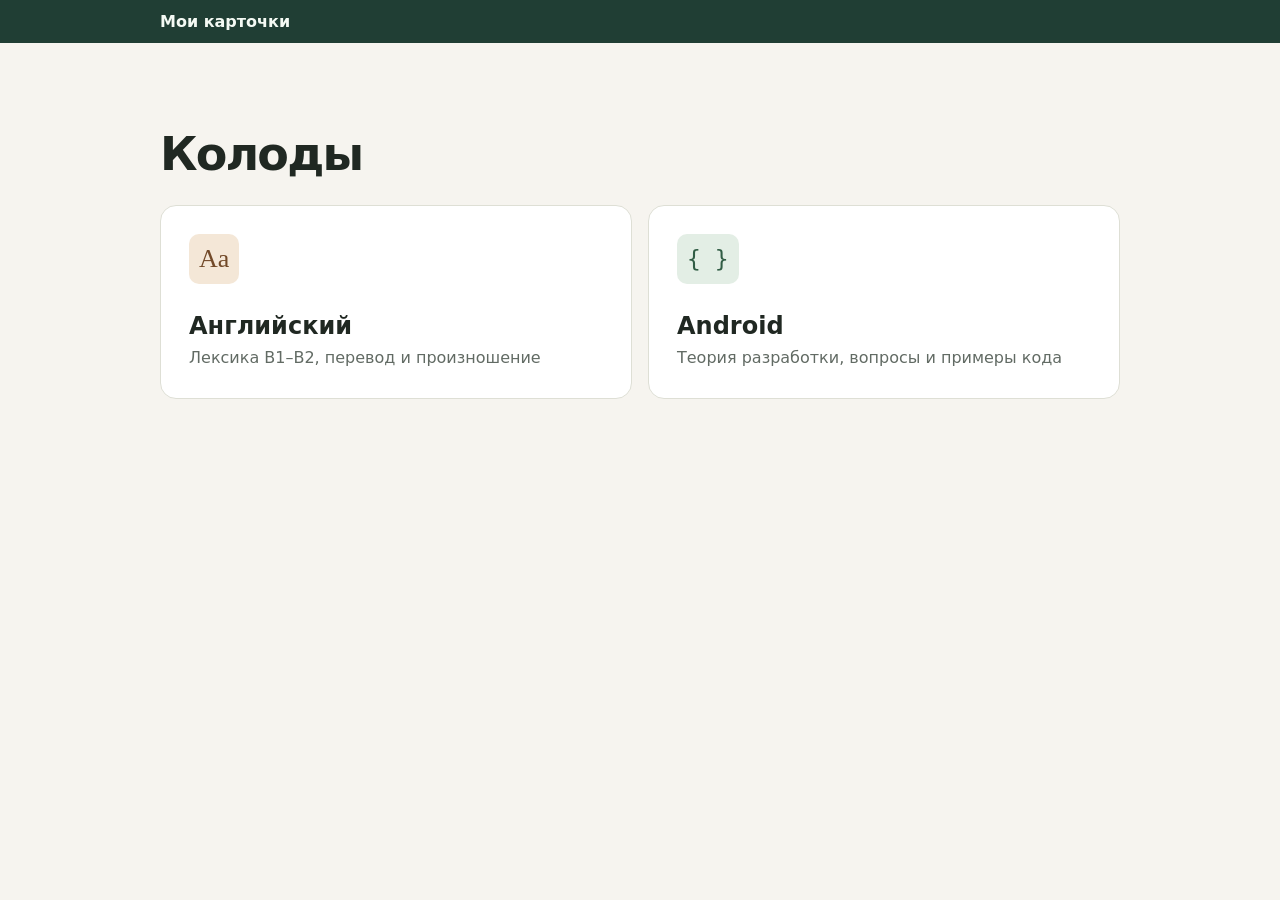
==== index.html @ ec8955c7 "Add English and Android flashcards with Firebase Hosting deployment" ====
<!doctype html>
<html lang="ru">
<head>
  <meta charset="utf-8">
  <meta name="viewport" content="width=device-width, initial-scale=1">
  <title>Мои карточки</title>
  <link rel="stylesheet" href="library.css">
<meta name="theme-color" content="#203e34">
<link rel="manifest" href="app.webmanifest">
<link rel="apple-touch-icon" href="icon-192.png">
<script defer src="register.js"></script>
</head>
<body class="library">
  <div class="library-bar"><span class="library-name">Мои карточки</span></div>
  <main>
    <h1>Колоды</h1>
    <div class="deck-grid">
      <a class="deck-tile" href="eng/flashcards.html">
        <span class="deck-symbol" aria-hidden="true">Aa</span>
        <h2>Английский</h2><p>Лексика B1–B2, перевод и произношение</p>
      </a>
      <a class="deck-tile" href="android/flashcards.html">
        <span class="deck-symbol code" aria-hidden="true">{ }</span>
        <h2>Android</h2><p>Теория разработки, вопросы и примеры кода</p>
      </a>
    </div>
  </main>
</body>
</html>
---- library.css ----
.library {
  --bg: #f6f4ef;
  --card: #fff;
  --ink: #202822;
  --muted: #626b64;
  --line: #dedfd5;
  margin: 0;
  background: var(--bg);
  color: var(--ink);
  font-family: system-ui, "Segoe UI", sans-serif;
}
.library-bar {
  display: flex;
  align-items: center;
  flex-wrap: wrap;
  gap: 12px 28px;
  padding: 12px max(20px, calc((100% - 960px) / 2));
  color: #f4faf4;
  background: #203e34;
}
.library-name { color: inherit; text-decoration: none; font-weight: 700; white-space: nowrap; }
.deck-switch { display: flex; gap: 4px; }
.deck-switch a {
  padding: 6px 12px;
  border-radius: 6px;
  text-decoration: none;
  color: #e2eee7;
  font-size: 14px;
}
.deck-switch a:hover, .deck-switch a[aria-current] { background: #395d50; color: white; }
.deck-switch a[aria-current] { font-weight: 700; }
.library-bar + header { padding-inline: max(20px, calc((100% - 960px) / 2)); }
.library-bar + header nav { flex-wrap: wrap; }
.library main { max-width: 960px; margin: auto; padding: clamp(28px, 7vw, 84px) 20px; }
.library h1 { margin: 0 0 24px; font-size: clamp(30px, 5vw, 46px); letter-spacing: -.04em; }
.deck-grid { display: grid; grid-template-columns: repeat(auto-fit, minmax(min(260px, 100%), 1fr)); gap: 16px; }
.deck-tile { display: block; padding: 28px; border: 1px solid var(--line); border-radius: 16px; background: var(--card); text-decoration: none; color: inherit; }
.deck-tile:hover, .deck-tile:focus-visible { border-color: #67917d; }
.deck-symbol { display: inline-block; padding: 10px; border-radius: 10px; background: #f4e7d7; color: #724928; font: 26px Georgia, serif; }
.deck-symbol.code { font: 23px/30px monospace; background: #e3eee5; color: #315d45; }
.deck-tile h2 { margin: 28px 0 6px; }
.deck-tile p { margin: 0; color: var(--muted); line-height: 1.5; }
@media (prefers-color-scheme: dark) {
  .library { --bg: #171a18; --card: #222723; --ink: #edf1ec; --line: #394039; --muted: #b8c1b9; }
}

  .filechip{font:inherit;font-size:13px;border:1px solid var(--line);background:var(--card);color:var(--muted);padding:6px 10px;border-radius:8px;cursor:pointer;white-space:nowrap}
  .filechip.ok{color:var(--c-mature);border-color:var(--c-mature)}
  .filechip.warn{color:var(--c-young);border-color:var(--c-young)}
  .filechip.err{color:var(--again);border-color:var(--again)}
#cloudStatus { overflow-wrap: anywhere; }
@media (max-width: 600px) {
  body main { padding: 14px 12px 30px; }
  header .hdr-right { min-width: 0; }
  header nav { flex-wrap: wrap; }
  .controls select { max-width: 100%; }
  #tab-list { overflow-x: auto; }
  .card pre { max-width: 100%; overflow-x: auto; }
}
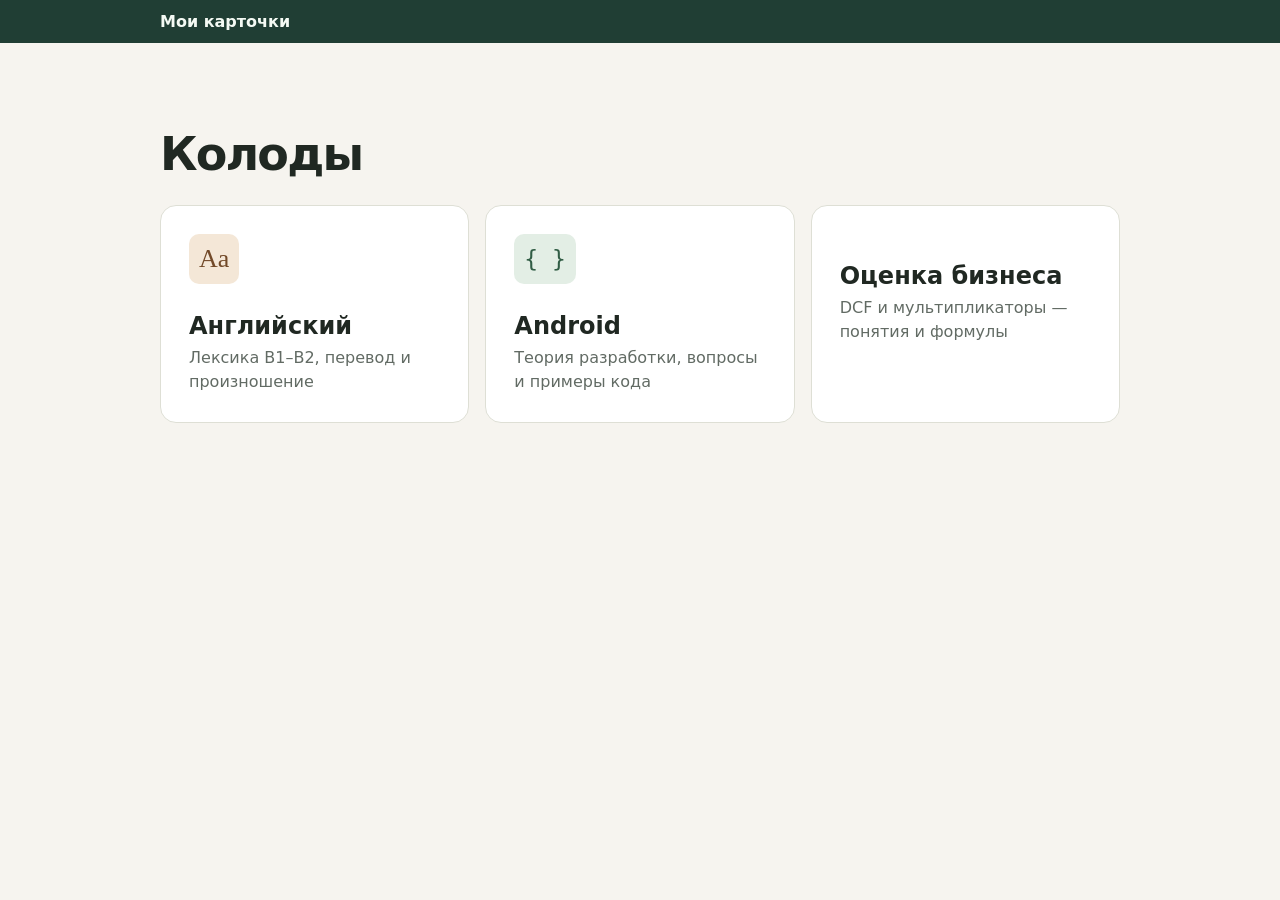
==== commit 42101381: "Add business valuation deck with DCF and multiples fundamentals" ====
--- a/index.html
+++ b/index.html
@@ -23,6 +23,7 @@
         <span class="deck-symbol code" aria-hidden="true">{ }</span>
         <h2>Android</h2><p>Теория разработки, вопросы и примеры кода</p>
       </a>
+      <a class="deck-tile" href="finance/flashcards.html"><h2>Оценка бизнеса</h2><p>DCF и мультипликаторы — понятия и формулы</p></a>
     </div>
   </main>
 </body>
--- a/library.css
+++ b/library.css
@@ -57,3 +57,6 @@
   #tab-list { overflow-x: auto; }
   .card pre { max-width: 100%; overflow-x: auto; }
 }
+.study-tools { display:flex; flex-wrap:wrap; align-items:center; gap:8px 14px; margin:0 0 12px; font-size:13px; color:var(--muted); }
+.study-tools [hidden] { display:none; }
+.previous-miss { display:block; margin-top:3px; color:var(--muted); font-size:12px; }
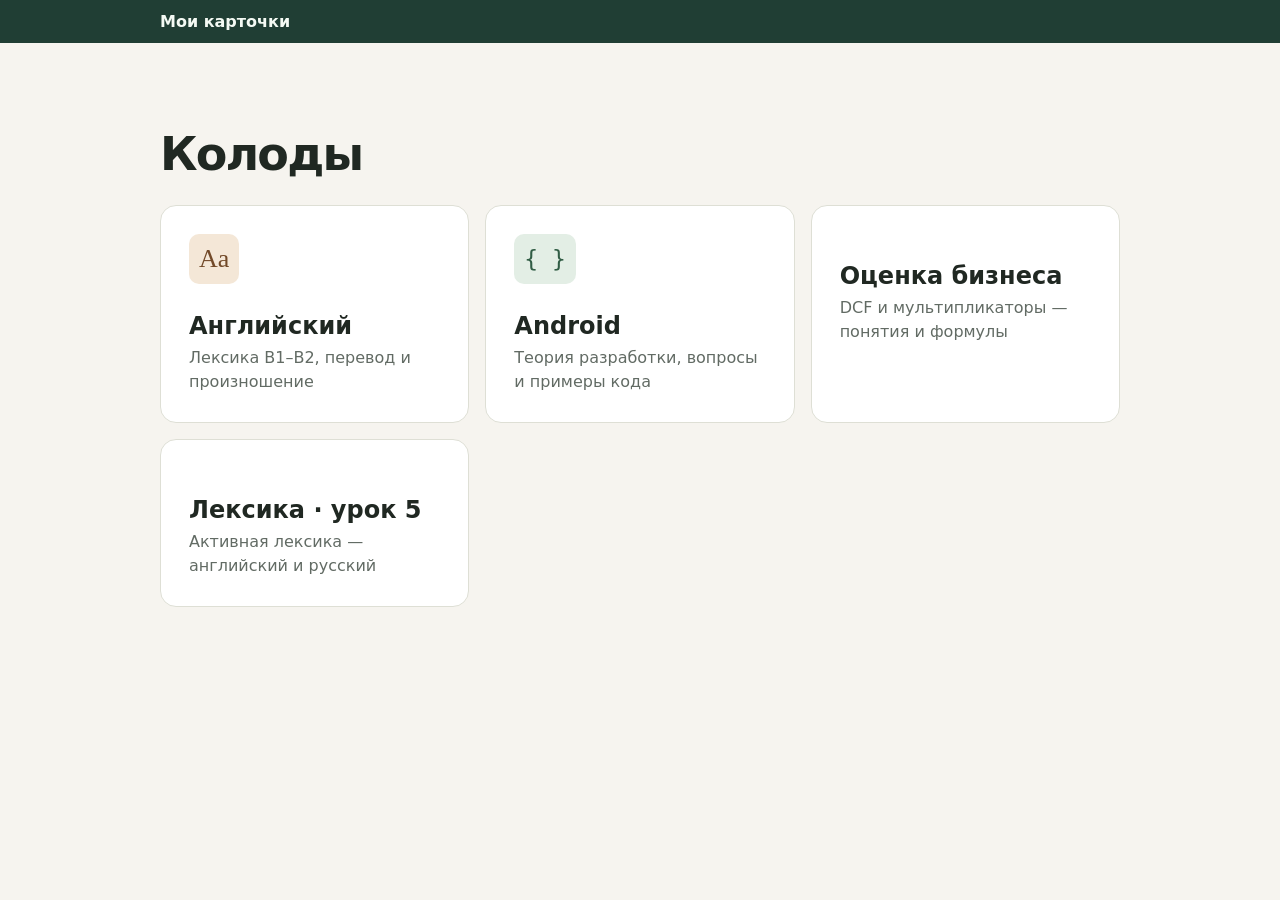
==== commit c78ae512: "Add standalone lesson 5 vocabulary deck with independent progress" ====
--- a/index.html
+++ b/index.html
@@ -24,6 +24,7 @@
         <h2>Android</h2><p>Теория разработки, вопросы и примеры кода</p>
       </a>
       <a class="deck-tile" href="finance/flashcards.html"><h2>Оценка бизнеса</h2><p>DCF и мультипликаторы — понятия и формулы</p></a>
+      <a class="deck-tile" href="lesson5/flashcards.html"><h2>Лексика · урок 5</h2><p>Активная лексика — английский и русский</p></a>
     </div>
   </main>
 </body>
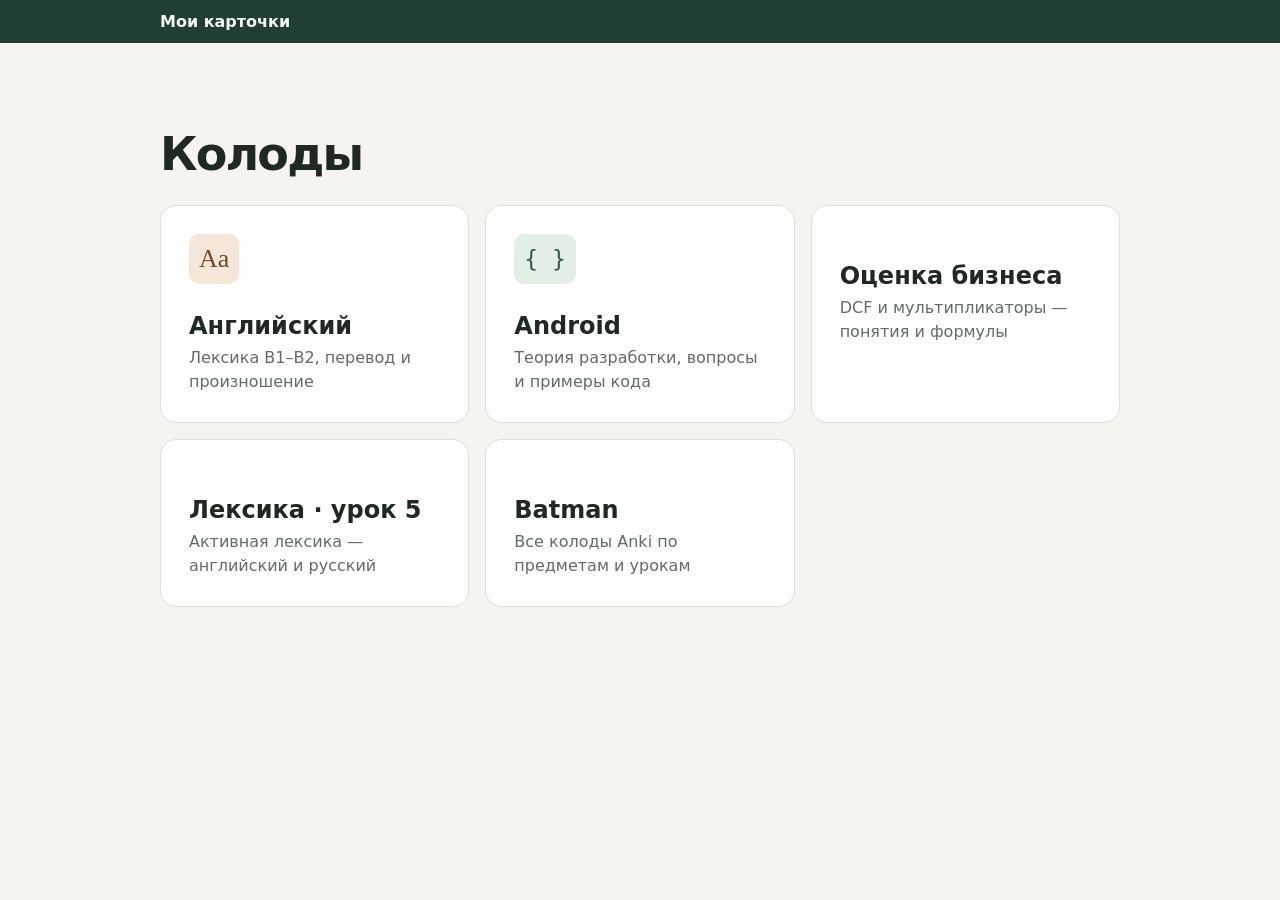
==== commit 058d3b06: "Publish Batman Anki decks with separate private progress import" ====
--- a/index.html
+++ b/index.html
@@ -25,6 +25,7 @@
       </a>
       <a class="deck-tile" href="finance/flashcards.html"><h2>Оценка бизнеса</h2><p>DCF и мультипликаторы — понятия и формулы</p></a>
       <a class="deck-tile" href="lesson5/flashcards.html"><h2>Лексика · урок 5</h2><p>Активная лексика — английский и русский</p></a>
+      <a class="deck-tile" href="ivan/index.html"><h2>Batman</h2><p>Все колоды Anki по предметам и урокам</p></a>
     </div>
   </main>
 </body>
--- a/library.css
+++ b/library.css
@@ -60,3 +60,13 @@
 .study-tools { display:flex; flex-wrap:wrap; align-items:center; gap:8px 14px; margin:0 0 12px; font-size:13px; color:var(--muted); }
 .study-tools [hidden] { display:none; }
 .previous-miss { display:block; margin-top:3px; color:var(--muted); font-size:12px; }
+
+.ivan-tools { display:flex; gap:12px; flex-wrap:wrap; align-items:center; }
+.ivan-tools input[type=search] { flex:1; min-width:180px; padding:10px; font:inherit; }
+.ivan-tools .btn { padding:9px; cursor:pointer; border:1px solid var(--line); border-radius:8px; }
+.library details.topic { padding:16px; margin:12px 0; border:1px solid var(--line); border-radius:12px; }
+.library details summary { cursor:pointer; }
+.library details p { overflow-wrap:anywhere; }
+.anki-content { overflow-wrap:anywhere; text-align:left; }
+.anki-content img { display:block; max-width:100%; max-height:70vh; object-fit:contain; margin:12px auto; }
+.anki-content table { display:block; overflow-x:auto; }
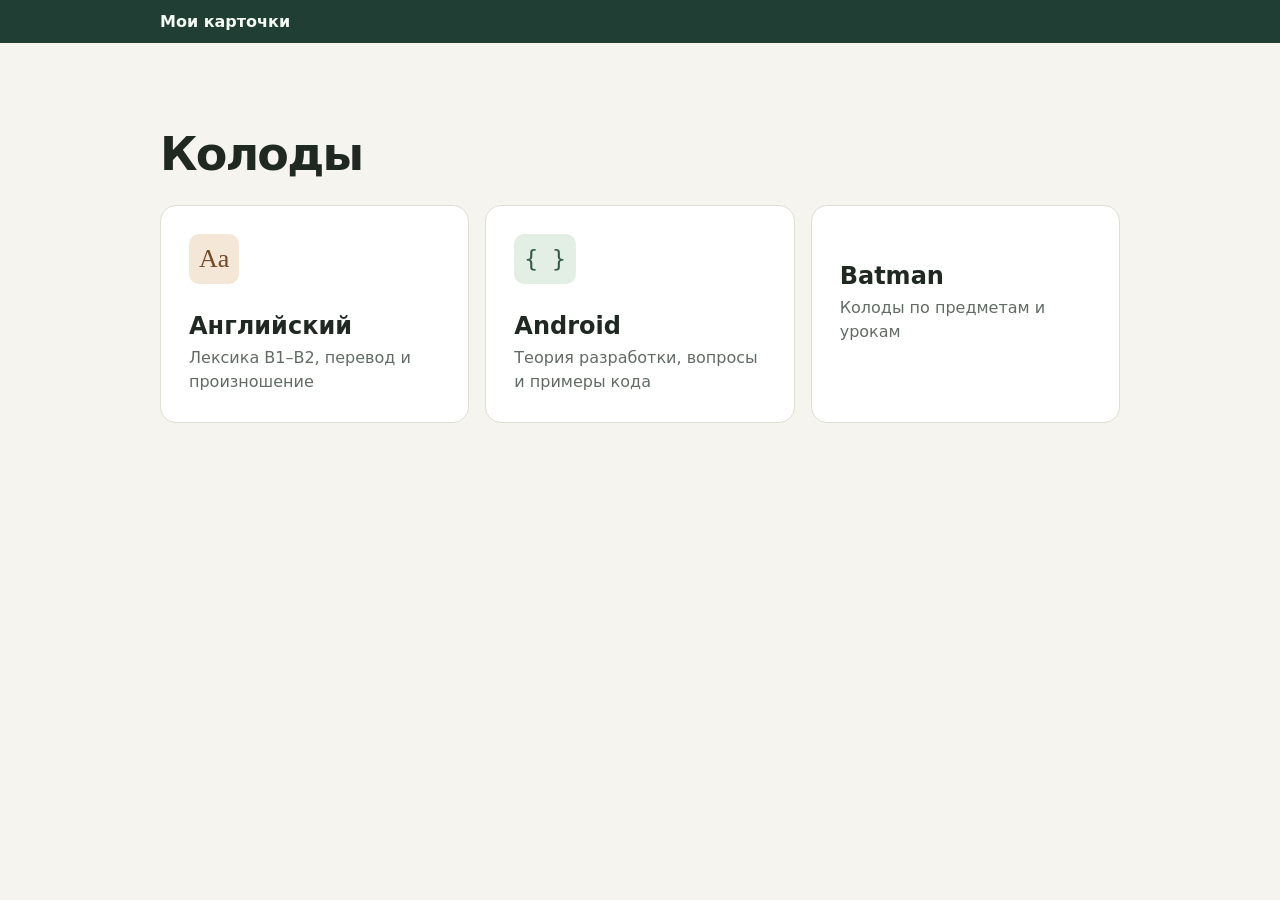
==== commit c0e4a3a8: "Style Batman in black and yellow with single-column decks and personal study sections" ====
--- a/index.html
+++ b/index.html
@@ -23,9 +23,7 @@
         <span class="deck-symbol code" aria-hidden="true">{ }</span>
         <h2>Android</h2><p>Теория разработки, вопросы и примеры кода</p>
       </a>
-      <a class="deck-tile" href="finance/flashcards.html"><h2>Оценка бизнеса</h2><p>DCF и мультипликаторы — понятия и формулы</p></a>
-      <a class="deck-tile" href="lesson5/flashcards.html"><h2>Лексика · урок 5</h2><p>Активная лексика — английский и русский</p></a>
-      <a class="deck-tile" href="ivan/index.html"><h2>Batman</h2><p>Все колоды Anki по предметам и урокам</p></a>
+      <a class="deck-tile" href="ivan/index.html"><h2>Batman</h2><p>Колоды по предметам и урокам</p></a>
     </div>
   </main>
 </body>
